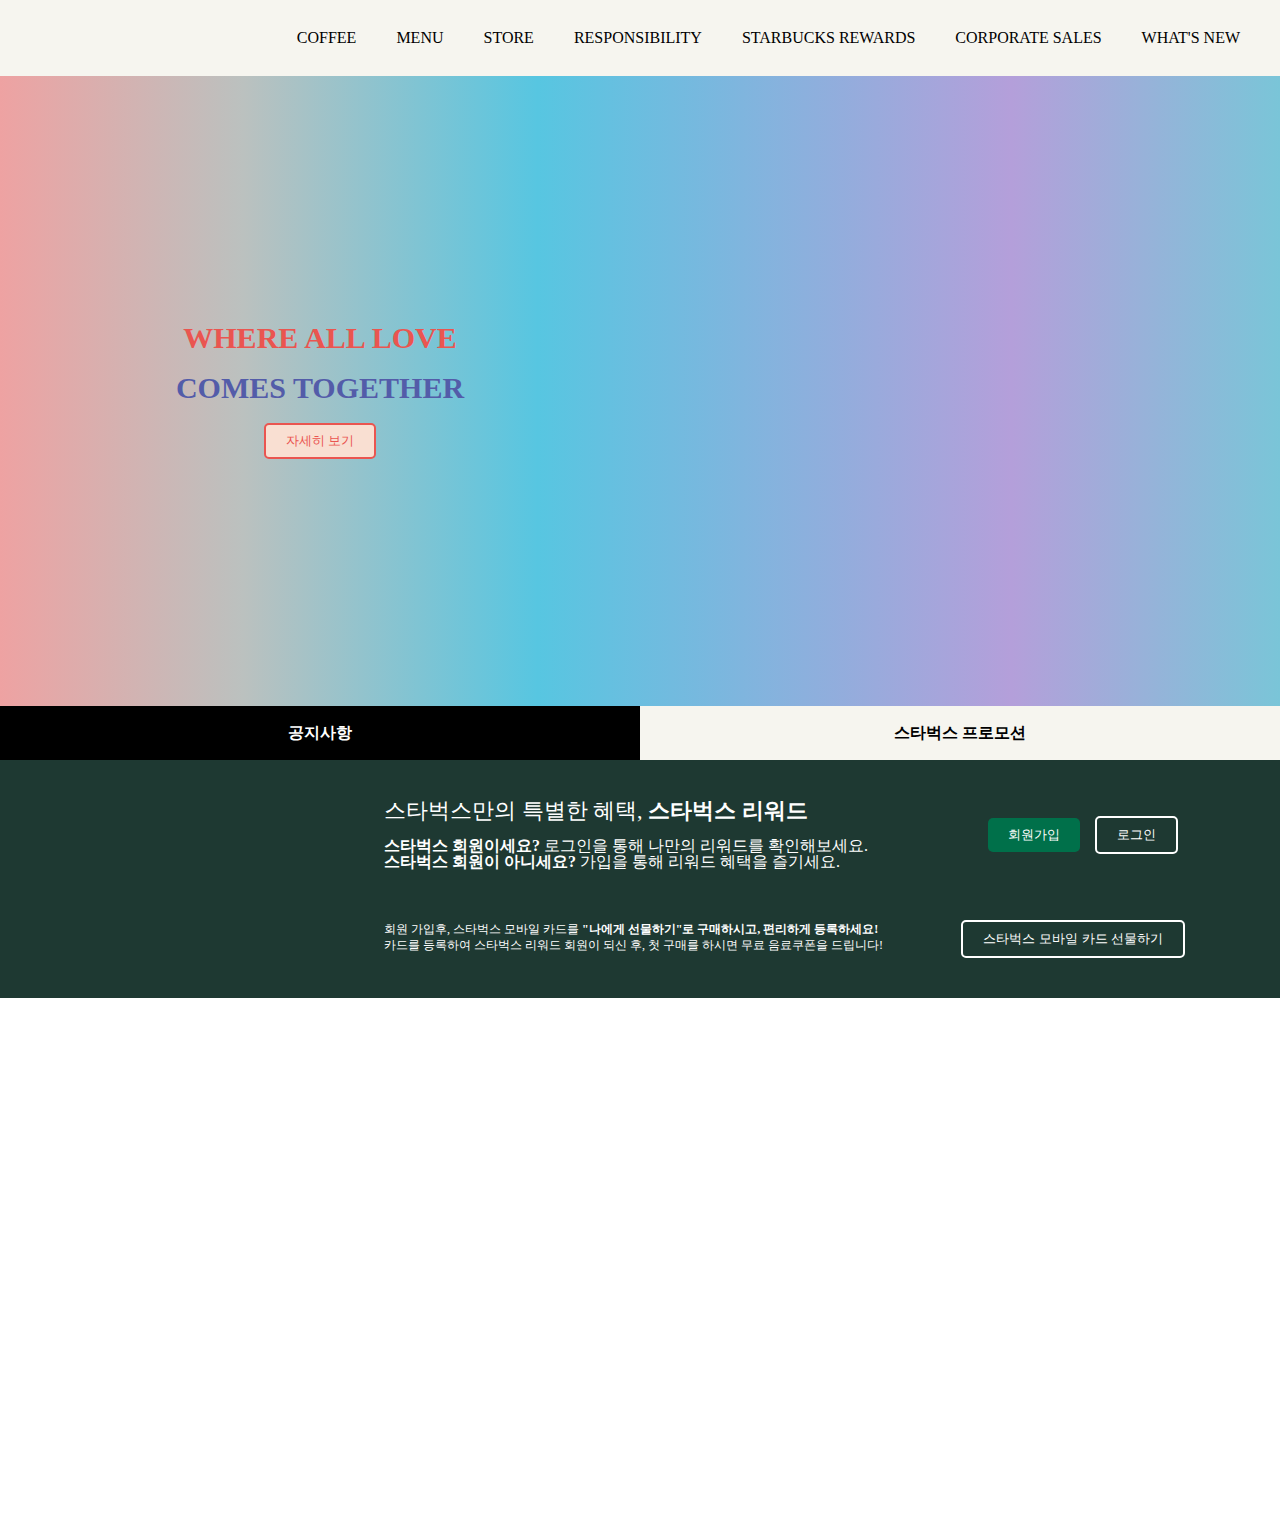
==== starbucks/index.html @ f11c64af "Add files via upload" ====
<!DOCTYPE html>
<html lang="ko">
  <head>
    <title>스타벅스</title>
    <link rel="stylesheet" href="../common/reset.css" />
    <link rel="stylesheet" href="./header.css" />
    <link rel="stylesheet" href="./banner.css" />
    <link rel="stylesheet" href="./reward.css" />
    <link rel="stylesheet" href="./cielo.css" />
  </head>
  <body>
    <header>
      <nav>
        <div class="header__logo">
          <img
            src="https://www.starbucks.co.kr/common/img/common/logo.png"
            alt=""
          />
        </div>
        <ul class="header__menu">
          <li>COFFEE</li>
          <li>MENU</li>
          <li>STORE</li>
          <li>RESPONSIBILITY</li>
          <li>STARBUCKS REWARDS</li>
          <li>CORPORATE SALES</li>
          <li>WHAT'S NEW</li>
        </ul>
      </nav>
    </header>
    <main>
      <section class="banner">
        <article>
          <div class="banner__letter">
            <h2 class="letter__love">WHERE ALL LOVE</h2>
            <h2 class="letter__together">COMES TOGETHER</h2>
            <button>자세히 보기</button>
          </div>
          <div class="banner__imgbox">
            <img
              src="https://image.istarbucks.co.kr/upload/common/img/main/2025/2025_vDay_top_drink02.png"
              alt=""
            />
            <img
              src="https://image.istarbucks.co.kr/upload/common/img/main/2025/2025_vDay_top_drink01.png"
              alt=""
            />
            <img
              src="https://image.istarbucks.co.kr/upload/common/img/main/2025/2025_vDay_top_drink03.png"
              alt=""
            />
          </div>
        </article>
      </section>
      <section class="reward">
        <article>
          <div class="reward__notice">
            <span class="notice__notice">공지사항</span>
            <span class="notice__promotion">스타벅스 프로모션</span>
          </div>
          <div class="reward__reward">
            <div class="reward__reward__imgbox">
              <img
                src="https://image.istarbucks.co.kr/common/img/main/rewards-logo.png"
                alt=""
              />
            </div>
            <div class="reward__letter">
              <div class="reward__login">
                <div class="reward__reward__login">
                  <span class="span1"
                    >스타벅스만의 특별한 혜택,
                    <strong>스타벅스 리워드</strong></span
                  ><br /><br />
                  <span
                    ><strong>스타벅스 회원이세요? </strong>로그인을 통해 나만의
                    리워드를 확인해보세요.</span
                  ><br />
                  <span
                    ><strong>스타벅스 회원이 아니세요? </strong>가입을 통해
                    리워드 혜택을 즐기세요.</span
                  >
                </div>
                <div class="reward__login__button">
                  <button class="button1">회원가입</button>
                  <button class="button2">로그인</button>
                </div>
              </div>
              <div class="reward__gift">
                <div class="gift__letter">
                  <span
                    >회원 가입후, 스타벅스 모바일 카드를
                    <strong
                      >"나에게 선물하기"로 구매하시고, 편리하게
                      등록하세요!</strong
                    ></span
                  ><br />
                  <span
                    >카드를 등록하여 스타벅스 리워드 회원이 되신 후, 첫 구매를
                    하시면 무료 음료쿠폰을 드립니다!</span
                  >
                </div>
                <div class="gift__button">
                  <button>스타벅스 모바일 카드 선물하기</button>
                </div>
              </div>
            </div>
          </div>
        </article>
      </section>
      <section class="cielo">
        <article></article>
      </section>
      <section></section>
      <section></section>
      <section></section>
      <section></section>
    </main>
  </body>
</html>
---- starbucks/header.css ----
header {
  background-color: #f6f5ef;
}
header > nav {
  width: 100%;
  max-width: 1200px;
  margin: 0 auto;
  padding: 30px 0px;

  display: flex;
  flex-direction: row;
  justify-content: space-between;
  align-items: center;
}
header > nav > .header__logo > img {
  object-fit: cover;
  width: 110%;
}
header > nav > .header__menu {
  display: flex;
  gap: 40px;
}
header > nav > .header__menu > li {
  text-align: center;
}
header > nav > .header__menu > li:hover {
  cursor: pointer;
  background-color: #2c2a29;
  color: #669900;
  text-decoration: underline;
}
---- starbucks/banner.css ----
.banner {
  width: 100vw;
  height: 70vh;
  background-image: linear-gradient(
    to right,
    #eea2a2 0%,
    #bbc1bf 19%,
    #57c6e1 42%,
    #b49fda 79%,
    #7ac5d8 100%
  );
}
.banner > article {
  width: 100%;
  height: 100%;
  display: flex;
}
.banner > article > .banner__letter {
  width: 50%;
  height: 100%;
  display: flex;
  flex-direction: column;
  justify-content: center;
  align-items: center;
}
.banner > article > .banner__letter > .letter__love {
  color: #ea5550;
  font-size: 30px;
  padding: 10px 0px;
}
.banner > article > .banner__letter > .letter__together {
  color: #535ca9;
  font-size: 30px;
  padding: 10px 0px;
}
.banner > article > .banner__letter > button {
  color: #ea5550;
  border: 2px solid #ea5550;
  background-color: #f9dfd2;
  padding: 7px 20px;
  border-radius: 5px;
  margin: 10px 0px;
  transition: all 0.5s;
}
.banner > article > .banner__letter > button:hover {
  cursor: pointer;
  color: white;
  background-color: #ea5550;
  text-decoration: underline;
}
.banner > article > .banner__imgbox {
  width: 50%;
  height: 100%;
  display: flex;
  justify-content: center;
  align-items: center;
}
.banner > article > .banner__imgbox > img {
  width: 40%;
  height: auto;
  object-fit: cover;
}
---- starbucks/reward.css ----
.reward {
  width: 100vw;
  height: 30vh;
}
.reward > article {
  width: 100%;
  height: 100%;
}
.reward > article > .reward__notice {
  display: flex;
  align-items: center;
  height: 20%;
}
.reward > article > .reward__notice > .notice__notice {
  width: 50%;
  height: 100%;
  color: white;
  background-color: black;
  display: flex;
  justify-content: center;
  align-items: center;
  font-weight: bold;
}
.reward > article > .reward__notice > .notice__promotion {
  width: 50%;
  height: 100%;
  color: black;
  background-color: #f6f5ef;
  display: flex;
  justify-content: center;
  align-items: center;
  font-weight: bold;
}
.reward > article > .reward__notice > .notice__promotion:hover {
  cursor: pointer;
}
.reward > article > .reward__reward {
  background-color: #1e3932;
  display: flex;
  width: 100%;
  padding: 40px 0px;
}
.reward > article > .reward__reward > .reward__reward__imgbox {
  width: 30%;
  display: flex;
  justify-content: center;
  align-items: center;
}
.reward > article > .reward__reward > .reward__reward__imgbox > img {
  object-fit: cover;
}
.reward > article > .reward__reward > .reward__letter {
  width: 70%;
  display: flex;
  flex-direction: column;
}
.reward > article > .reward__reward > .reward__letter > .reward__login {
  width: 100%;
  height: 50%;
  display: flex;
}
.reward
  > article
  > .reward__reward
  > .reward__letter
  > .reward__login
  > .reward__reward__login {
  width: 100%;
  height: 100%;
  margin-right: 20px;
}
.reward
  > article
  > .reward__reward
  > .reward__letter
  > .reward__login
  > .reward__reward__login
  > span {
  font-size: 16px;
  color: white;
}
.reward
  > article
  > .reward__reward
  > .reward__letter
  > .reward__login
  > .reward__reward__login
  > .span1 {
  font-size: 22px;
}
.reward
  > article
  > .reward__reward
  > .reward__letter
  > .reward__login
  > .reward__login__button {
  width: 50%;
  height: 100%;
  display: flex;
  flex-direction: row;
  justify-content: start;
  align-items: center;
  gap: 15px;
}
.reward
  > article
  > .reward__reward
  > .reward__letter
  > .reward__login
  > .reward__login__button
  > .button1 {
  color: white;
  background-color: #00704a;
  border: none;
  padding: 8px 20px;
  border-radius: 5px;
}
.reward
  > article
  > .reward__reward
  > .reward__letter
  > .reward__login
  > .reward__login__button
  > .button2 {
  color: white;
  background-color: transparent;
  border: 2px solid white;
  padding: 8px 20px;
  border-radius: 5px;
}
.reward
  > article
  > .reward__reward
  > .reward__letter
  > .reward__login
  > .reward__login__button
  > button:hover {
  cursor: pointer;
  text-decoration: underline;
}
.reward > article > .reward__reward > .reward__letter > .reward__gift {
  width: 100%;
  height: 30%;
  display: flex;
  margin-top: 50px;
}
.reward
  > article
  > .reward__reward
  > .reward__letter
  > .reward__gift
  > .gift__letter {
  width: 70%;
}
.reward
  > article
  > .reward__reward
  > .reward__letter
  > .reward__gift
  > .gift__letter
  > span {
  color: white;
  font-size: 12px;
}
.reward
  > article
  > .reward__reward
  > .reward__letter
  > .reward__gift
  > .gift__button {
  width: 50%;
  height: 100%;
  display: flex;
  justify-content: center;
  align-items: center;
}
.reward
  > article
  > .reward__reward
  > .reward__letter
  > .reward__gift
  > .gift__button
  > button {
  color: white;
  background-color: transparent;
  border: 2px solid white;
  padding: 8px 20px;
  border-radius: 5px;
  margin-right: 40px;
}
.reward
  > article
  > .reward__reward
  > .reward__letter
  > .reward__gift
  > .gift__button
  > button:hover {
  cursor: pointer;
  text-decoration: underline;
}
---- starbucks/cielo.css ----
.cielo {
  width: 100vw;
  height: 50vh;
  margin-top: 100px;
}
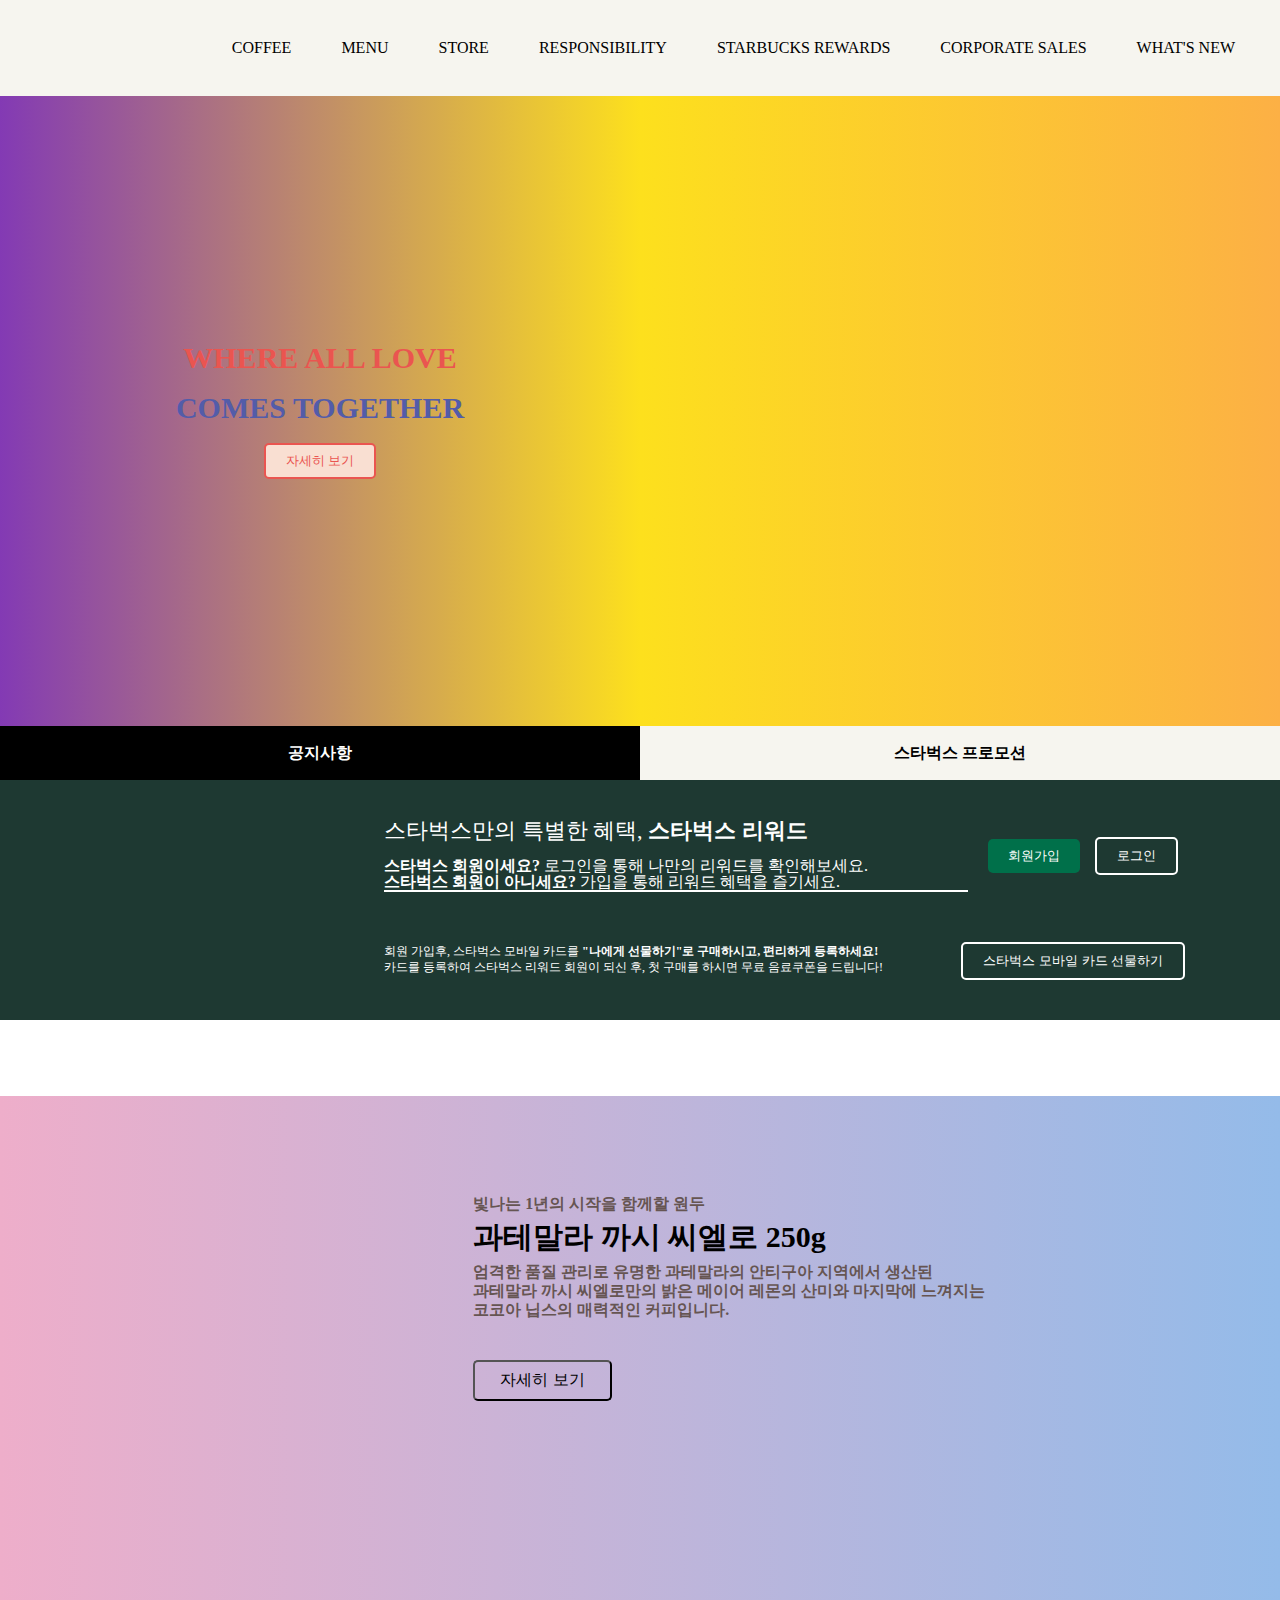
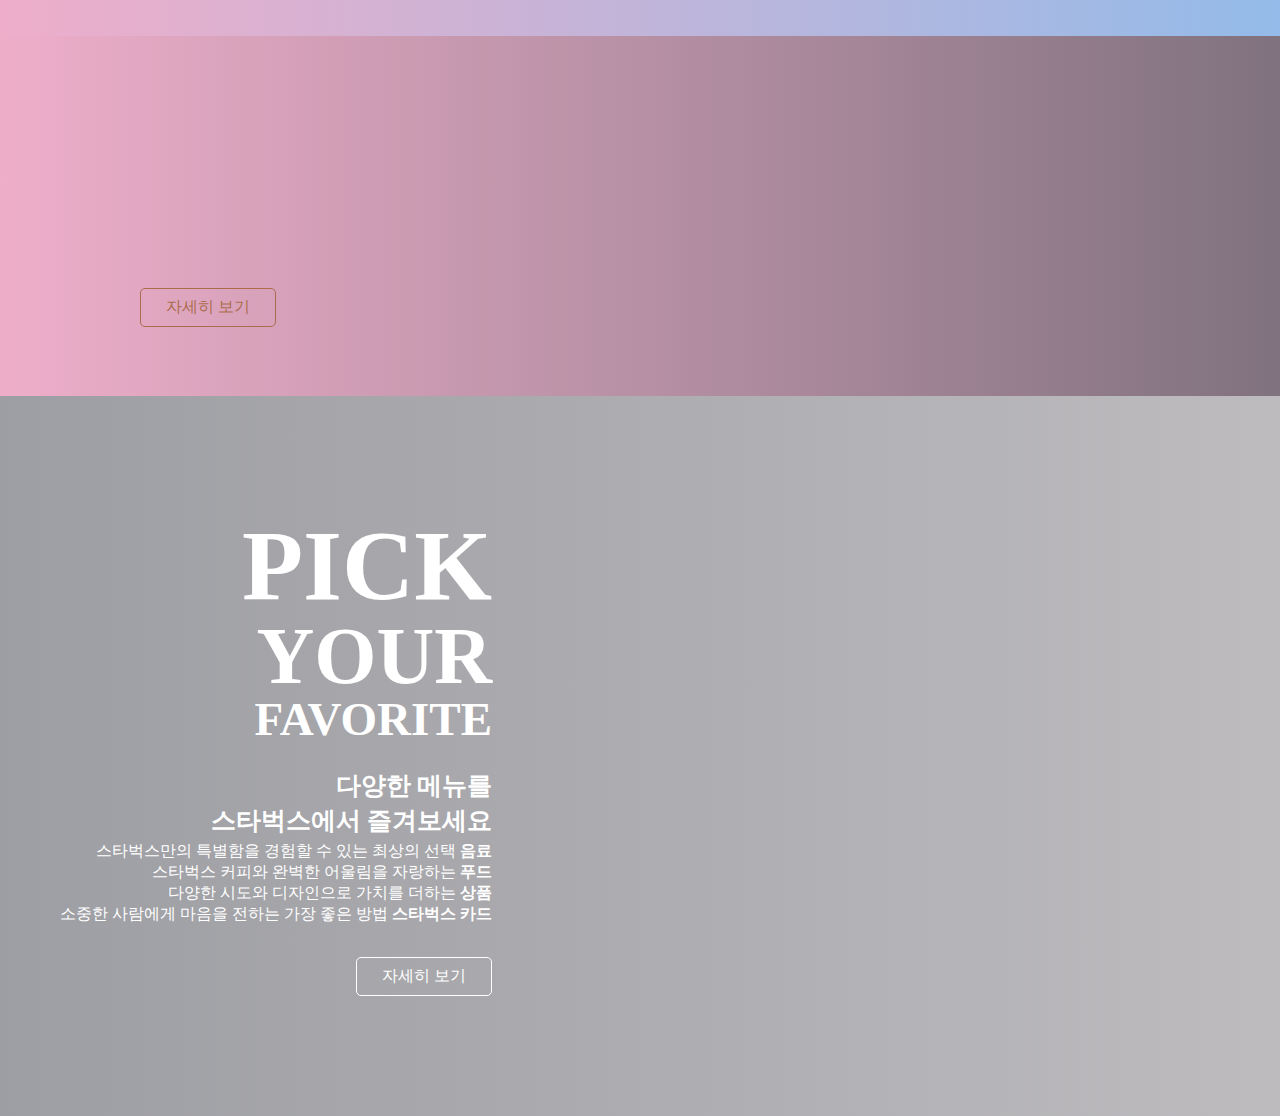
==== commit 38b6583a: "Add files via upload" ====
--- a/starbucks/index.html
+++ b/starbucks/index.html
@@ -7,6 +7,8 @@
     <link rel="stylesheet" href="./banner.css" />
     <link rel="stylesheet" href="./reward.css" />
     <link rel="stylesheet" href="./cielo.css" />
+    <link rel="stylesheet" href="./malawi.css" />
+    <link rel="stylesheet" href="./menu.css" />
   </head>
   <body>
     <header>
@@ -109,10 +111,76 @@
         </article>
       </section>
       <section class="cielo">
-        <article></article>
+        <article>
+          <div class="contents__imgbox">
+            <img
+              src="https://image.istarbucks.co.kr/upload/common/img/main/2024/2025_january_promotion_beans.png"
+              alt=""
+            />
+          </div>
+          <div class="contents__letter">
+            <strong>빛나는 1년의 시작을 함께할 원두</strong>
+            <h2>과테말라 까시 씨엘로 250g</h2>
+            <span
+              >엄격한 품질 관리로 유명한 과테말라의 안티구아 지역에서 생산된<br />과테말라
+              까시 씨엘로만의 밝은 메이어 레몬의 산미와 마지막에 느껴지는<br />코코아
+              닙스의 매력적인 커피입니다.</span
+            >
+            <button>자세히 보기</button>
+          </div>
+        </article>
       </section>
-      <section></section>
-      <section></section>
+      <section class="malawi">
+        <article>
+          <div class="contents__imgbox">
+            <img
+              src="https://image.istarbucks.co.kr/upload/common/img/main/2024/241219_pc_reserve_title.png"
+              alt=""
+            />
+            <img
+              src="https://image.istarbucks.co.kr/upload/common/img/main/2024/241219_pc_reserve_coffee_bg.png"
+              alt=""
+            />
+          </div>
+          <div class="contents__button">
+            <button>자세히 보기</button>
+          </div>
+        </article>
+      </section>
+      <section class="menu">
+        <article>
+          <div class="contents__letter">
+            <h1>PICK</h1>
+            <h2>YOUR</h2>
+            <h3>FAVORITE</h3>
+            <h4>다양한 메뉴를</h4>
+            <h4>스타벅스에서 즐겨보세요</h4>
+            <span
+              >스타벅스만의 특별함을 경험할 수 있는 최상의 선택
+              <strong>음료</strong></span
+            >
+            <span
+              >스타벅스 커피와 완벽한 어울림을 자랑하는
+              <strong>푸드</strong></span
+            >
+            <span
+              >다양한 시도와 디자인으로 가치를 더하는
+              <strong>상품</strong></span
+            >
+            <span
+              >소중한 사람에게 마음을 전하는 가장 좋은 방법
+              <strong>스타벅스 카드</strong></span
+            >
+            <button>자세히 보기</button>
+          </div>
+          <div class="contents__imgbox">
+            <img
+              src="https://image.istarbucks.co.kr/upload/common/img/main/2025/2025_vDay_pick_img.png"
+              alt=""
+            />
+          </div>
+        </article>
+      </section>
       <section></section>
       <section></section>
     </main>
--- a/starbucks/header.css
+++ b/starbucks/header.css
@@ -22,6 +22,7 @@
 }
 header > nav > .header__menu > li {
   text-align: center;
+  padding: 10px 5px;
 }
 header > nav > .header__menu > li:hover {
   cursor: pointer;
--- a/starbucks/banner.css
+++ b/starbucks/banner.css
@@ -1,13 +1,12 @@
 .banner {
   width: 100vw;
   height: 70vh;
-  background-image: linear-gradient(
-    to right,
-    #eea2a2 0%,
-    #bbc1bf 19%,
-    #57c6e1 42%,
-    #b49fda 79%,
-    #7ac5d8 100%
+  background: rgb(131, 58, 180);
+  background: linear-gradient(
+    90deg,
+    rgba(131, 58, 180, 1) 0%,
+    rgba(253, 224, 29, 1) 50%,
+    rgba(252, 176, 69, 1) 100%
   );
 }
 .banner > article {
--- a/starbucks/reward.css
+++ b/starbucks/reward.css
@@ -68,6 +68,7 @@
   width: 100%;
   height: 100%;
   margin-right: 20px;
+  border-bottom: 2px solid white;
 }
 .reward
   > article
--- a/starbucks/cielo.css
+++ b/starbucks/cielo.css
@@ -1,5 +1,63 @@
 .cielo {
   width: 100vw;
-  height: 50vh;
+  height: 60vh;
+  background: rgb(238, 174, 202);
+  background: linear-gradient(
+    90deg,
+    rgba(238, 174, 202, 1) 0%,
+    rgba(148, 187, 233, 1) 100%
+  );
+  padding: 100px 0px;
   margin-top: 100px;
 }
+.cielo > article {
+  width: 100%;
+  max-width: 1000px;
+  margin: 0 auto;
+  display: flex;
+  justify-content: center;
+  align-items: center;
+}
+.cielo > article > .contents__imgbox {
+  width: 50%;
+  display: flex;
+  justify-content: center;
+}
+.cielo > article > .contents__imgbox > img {
+  object-fit: cover;
+}
+
+.cielo > article > .contents__letter {
+  width: 100%;
+  display: flex;
+  flex-direction: column;
+}
+.cielo > article > .contents__letter > strong {
+  color: #665552;
+  font-size: 16px;
+}
+.cielo > article > .contents__letter > h2 {
+  font-size: 30px;
+  padding: 10px 0px;
+}
+.cielo > article > .contents__letter > span {
+  color: #665552;
+  font-size: 16px;
+  font-weight: bold;
+  line-height: 1.2;
+}
+.cielo > article > .contents__letter > button {
+  margin-top: 40px;
+  width: fit-content;
+  background-color: transparent;
+  padding: 8px 25px;
+  border-radius: 5px;
+  font-size: 16px;
+  transition: all 0.5s;
+}
+.cielo > article > .contents__letter > button:hover {
+  cursor: pointer;
+  color: white;
+  text-decoration: underline;
+  background-color: black;
+}
--- a/starbucks/malawi.css
+++ b/starbucks/malawi.css
@@ -0,0 +1,45 @@
+.malawi {
+  width: 100vw;
+  height: 40vh;
+  background: rgb(238, 174, 202);
+  background: linear-gradient(
+    90deg,
+    rgba(238, 174, 202, 1) 0%,
+    rgba(128, 114, 126, 1) 100%
+  );
+}
+.malawi > article {
+  width: 100%;
+  height: 100%;
+  max-width: 1000px;
+  margin: 0 auto;
+}
+.malawi > article > .contents__imgbox {
+  width: 100%;
+  height: 70%;
+  display: flex;
+  justify-content: center;
+  align-items: center;
+}
+.malawi > article > .contents__imgbox > img {
+  width: 100%;
+  object-fit: cover;
+}
+.malawi > article > .contents__button {
+  width: 100%;
+}
+.malawi > article > .contents__button > button {
+  background-color: transparent;
+  color: #ab6c4e;
+  border: 1px solid #ab6c4e;
+  padding: 8px 25px;
+  border-radius: 5px;
+  font-size: 16px;
+  transition: all 0.5s;
+}
+.malawi > article > .contents__button > button:hover {
+  cursor: pointer;
+  color: white;
+  background-color: #ab6c4e;
+  text-decoration: underline;
+}
--- a/starbucks/menu.css
+++ b/starbucks/menu.css
@@ -0,0 +1,75 @@
+.menu {
+  width: 100vw;
+  height: 80vh;
+  background-image: linear-gradient(to left, #bdbbbe 0%, #9d9ea3 100%),
+    radial-gradient(
+      88% 271%,
+      rgba(255, 255, 255, 0.25) 0%,
+      rgba(254, 254, 254, 0.25) 1%,
+      rgba(0, 0, 0, 0.712) 100%
+    ),
+    radial-gradient(
+      50% 100%,
+      rgba(255, 255, 255, 0.3) 0%,
+      rgba(0, 0, 0, 0.712) 100%
+    );
+  background-blend-mode: normal, lighten, soft-light;
+}
+.menu > article {
+  width: 100%;
+  height: 100%;
+
+  display: flex;
+  justify-content: center;
+  align-items: center;
+}
+.menu > article > .contents__letter {
+  width: 40%;
+  text-align: center;
+  display: flex;
+  flex-direction: column;
+  align-items: flex-end;
+  color: white;
+}
+.menu > article > .contents__letter > h1 {
+  font-size: 100px;
+}
+.menu > article > .contents__letter > h2 {
+  font-size: 80px;
+}
+.menu > article > .contents__letter > h3 {
+  font-size: 47px;
+  margin-bottom: 30px;
+}
+.menu > article > .contents__letter > h4 {
+  font-size: 25px;
+  margin-bottom: 10px;
+}
+.menu > article > .contents__letter > span {
+  font-size: 16px;
+  margin-bottom: 5px;
+}
+.menu > article > .contents__letter > button {
+  background-color: transparent;
+  color: white;
+  border: 1px solid white;
+  padding: 8px 25px;
+  border-radius: 5px;
+  font-size: 16px;
+  margin-top: 30px;
+  transition: all 0.5s;
+}
+.menu > article > .contents__letter > button:hover {
+  cursor: pointer;
+  color: black;
+  background-color: white;
+  text-decoration: underline;
+}
+
+.menu > article > .contents__imgbox {
+  width: 60%;
+  margin-left: 50px;
+}
+.menu > article > .contents__imgbox > img {
+  object-fit: cover;
+}
